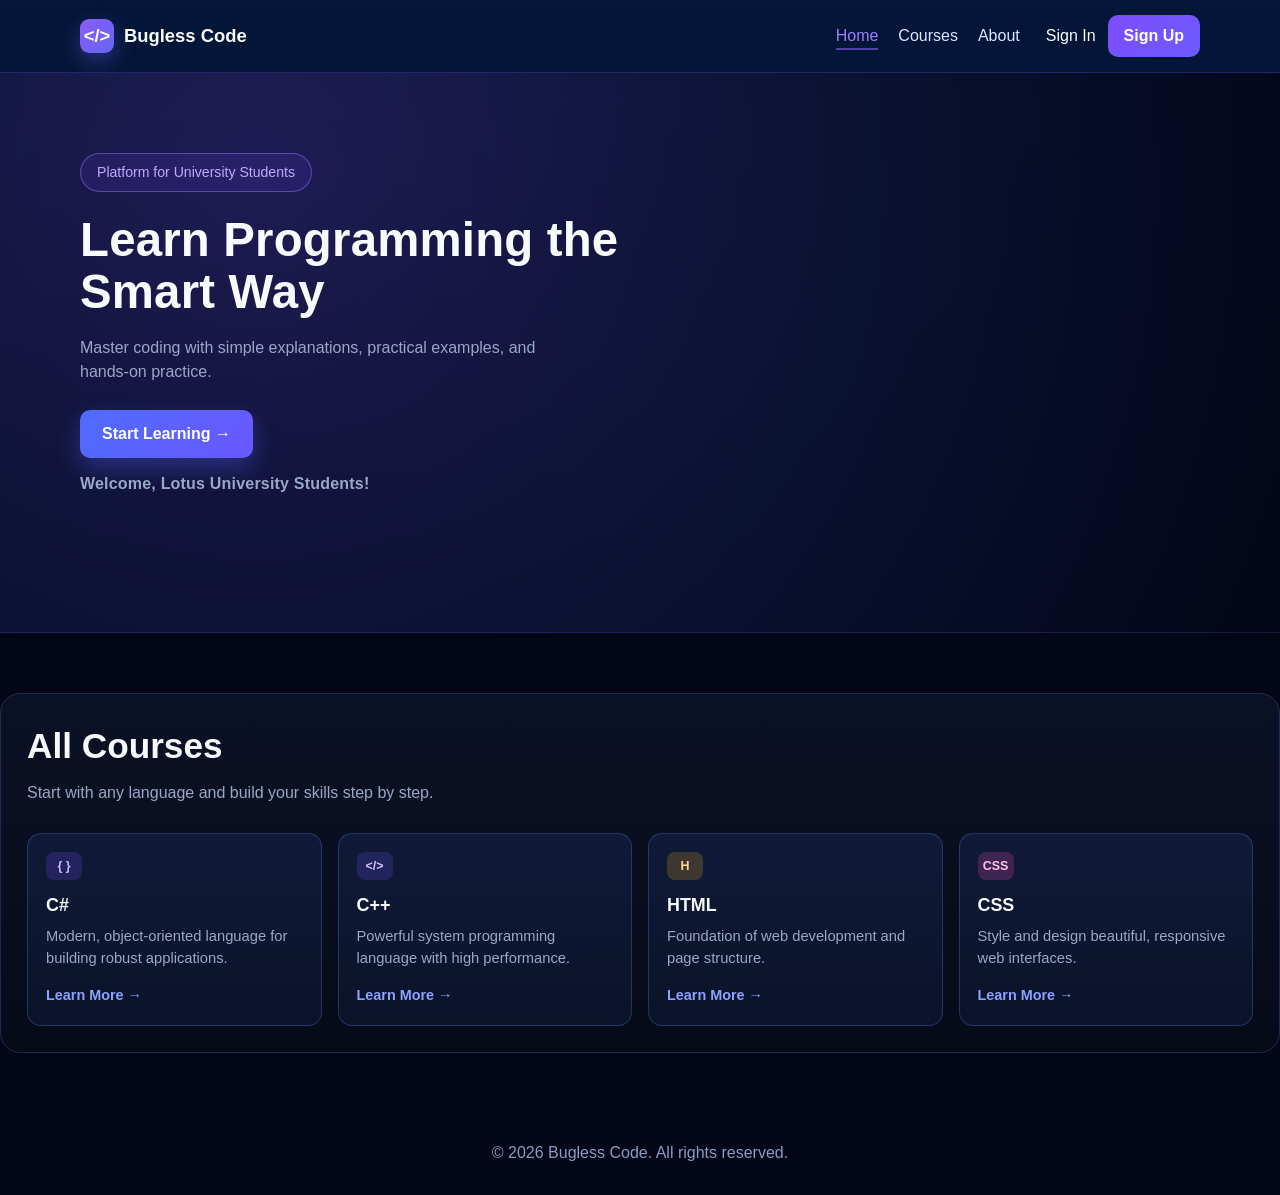
==== index.html @ 5be0f55e "first commit" ====
<!DOCTYPE html>
<html lang="en">
<head>
  <meta charset="UTF-8">
  <meta name="viewport" content="width=device-width, initial-scale=1.0">
  <title>Bugless Code</title>
  
  <link rel="stylesheet" href="home.css">
</head>
<body>
  <header class="navbar" id="home">
    <div class="container navbar-inner">
      <a class="logo-wrap" href="#home">
        <span class="logo-icon">&lt;/&gt;</span>
        <span>Bugless Code</span>
      </a>

      <nav class="nav-right">
        <ul class="main-links">
          <li><a href="index.html" class="active-link">Home</a></li>
          <li><a href="all_courses.html" >Courses</a></li>
          <li><a href="about.html">About</a></li>
        </ul>
        <div class="nav-auth">
          <a class="sign-in-link" href="#">Sign In</a>
          <a class="sign-up-btn" href="#">Sign Up</a>
        </div>
      </nav>
    </div>
  </header>

  <section class="hero">
    <div class="container">
      <div class="hero-panel">
        <span class="badge">Platform for University Students</span>
        <h1>Learn Programming the Smart Way</h1>
        <p>Master coding with simple explanations, practical examples, and hands-on practice.</p>
        <a class="btn-primary" href="#courses">Start Learning &rarr;</a>
        <p class="welcome-line">Welcome, Lotus University Students!</p>
      </div>
    </div>
  </section>

  <section class="courses-section" id="courses">
    <div class="courses-shell">
      <main class="dashboard">
        <h2>All Courses</h2>
        <p class="dashboard-note">Start with any language and build your skills step by step.</p>

        <div class="course-grid">
          <article class="course-card">
            <div class="course-tag tag-csharp">{ }</div>
            <h4>C#</h4>
            <p>Modern, object-oriented language for building robust applications.</p>
            <a class="learn-link" href="csharp.html">Learn More &rarr;</a>
          </article>

          <article class="course-card">
            <div class="course-tag tag-cpp">&lt;/&gt;</div>
            <h4>C++</h4>
            <p>Powerful system programming language with high performance.</p>
            <a class="learn-link" href="cpp.html">Learn More &rarr;</a>
          </article>

          <article class="course-card">
            <div class="course-tag tag-html">H</div>
            <h4>HTML</h4>
            <p>Foundation of web development and page structure.</p>
            <a class="learn-link" href="empty.html">Learn More &rarr;</a>
          </article>

          <article class="course-card">
            <div class="course-tag tag-css">CSS</div>
            <h4>CSS</h4>
            <p>Style and design beautiful, responsive web interfaces.</p>
            <a class="learn-link" href="m.html">Learn More &rarr;</a>
          </article>

        </div>
      </main>
    </div>
  </section>

  <footer id="about" class="container" style="padding: 8px 0 30px; color:#8d9cc0; text-align:center;">
    &copy; 2026 Bugless Code. All rights reserved.
  </footer>
</body>
</html>
---- home.css ----
:root {
    --bg-main: #020617;
    --bg-card: #0b1226;
    --bg-nav: #0a1022;
    --line: #1d2b52;
    --text-main: #f8fafc;
    --text-muted: #9aa7c6;
    --purple: #7c4dff;
    --purple-soft: #9e7dff;
    --blue-btn: #4f6bff;
    --blue-btn-hover: #5d77ff;
  }

  * {
    box-sizing: border-box;
    margin: 0;
    padding: 0;
  }

  body {
    font-family: "Segoe UI", Tahoma, Geneva, Verdana, sans-serif;
    background: linear-gradient(180deg, #0a1231 0%, var(--bg-main) 50%);
    color: var(--text-main);
    line-height: 1.5;
  }

  a {
    color: inherit;
    text-decoration: none;
  }

  .container {
    width: min(1120px, 92%);
    margin: 0 auto;
  }

  .navbar {
  background: rgba(5, 23, 58, 0.92);
  border-bottom: 1px solid rgba(139, 92, 246, 0.24);
  position: sticky;
  top: 0;
  z-index: 20;
}

.navbar-inner {
  min-height: 72px;
  display: flex;
  align-items: center;
  justify-content: space-between;
  gap: 20px;
}

.logo-wrap {
  display: flex;
  align-items: center;
  gap: 10px;
  font-size: 1.15rem;
  font-weight: 700;
}

.logo-icon {
  width: 34px;
  height: 34px;
  border-radius: 9px;
  display: grid;
  place-items: center;
  background: linear-gradient(135deg, #8b5cf6, #6366f1);
  box-shadow: 0 8px 20px rgba(99, 102, 241, 0.35);
}

.nav-right {
  display: flex;
  align-items: center;
  gap: 26px;
}

.main-links {
  display: flex;
  gap: 20px;
  list-style: none;
  color: #dbe6ff;
}

.main-links a:hover,
.active-link {
  color: var(--purple-soft);
  border-bottom: 2px solid rgba(139, 92, 246, 0.6);
  padding-bottom: 4px;
}

.nav-auth {
  display: flex;
  align-items: center;
  gap: 12px;
}

.sign-in-link:hover {
  color: var(--purple-soft);
}

.sign-up-btn {
  background: linear-gradient(135deg, var(--purple), #6d5bff);
  color: #fff;
  padding: 9px 16px;
  border-radius: 10px;
  font-weight: 600;
  transition: transform 0.2s ease, box-shadow 0.2s ease;
}

.sign-up-btn:hover {
  transform: translateY(-1px);
  box-shadow: 0 8px 22px rgba(139, 92, 246, 0.45);
}

  .hero {
    padding: 70px 0 90px;
    background: radial-gradient(circle at 20% 20%, rgba(121, 80, 255, 0.2) 0%, rgba(10, 18, 49, 0.95) 55%, rgba(2, 6, 23, 1) 100%);
    border-bottom: 1px solid rgba(116, 133, 255, 0.16);
  }

  .hero-panel {
    max-width: 560px;
    padding: 10px 0 20px;
  }

  .badge {
    display: inline-block;
    border: 1px solid rgba(158, 125, 255, 0.45);
    color: #bea9ff;
    background: rgba(124, 77, 255, 0.12);
    padding: 8px 16px;
    border-radius: 999px;
    font-size: 0.88rem;
    margin-bottom: 22px;
  }

  .hero h1 {
    font-size: clamp(2rem, 3.7vw, 3.45rem);
    line-height: 1.1;
    margin-bottom: 18px;
    letter-spacing: 0.2px;
  }

  .hero p {
    color: var(--text-muted);
    max-width: 500px;
    margin-bottom: 26px;
  }

  .btn-primary {
    display: inline-block;
    background: linear-gradient(135deg, var(--blue-btn), #6a58ff);
    color: #fff;
    font-weight: 600;
    padding: 12px 22px;
    border-radius: 10px;
    box-shadow: 0 10px 24px rgba(79, 107, 255, 0.35);
    transition: transform 0.2s ease, background 0.2s ease;
  }

  .btn-primary:hover {
    transform: translateY(-1px);
    background: linear-gradient(135deg, var(--blue-btn-hover), #7566ff);
  }

  .welcome-line {
    margin-top: 14px;
    font-weight: 600;
    color: #c6d3ff;
    letter-spacing: 0.2px;
  }

  .courses-section {
    padding: 60px 0 80px;
  }

  .courses-layout {
    display: grid;
    grid-template-columns: 260px 1fr;
    gap: 28px;
    align-items: start;
  }

  .section-sidebar {
    position: sticky;
    top: 94px;
    background: linear-gradient(180deg, rgba(124, 77, 255, 0.16), rgba(11, 18, 38, 0.96));
    border: 1px solid rgba(124, 77, 255, 0.3);
    border-radius: 16px;
    padding: 18px;
    box-shadow: 0 16px 30px rgba(4, 9, 21, 0.5);
  }

  .section-sidebar h3 {
    font-size: 0.95rem;
    margin-bottom: 14px;
    color: #d7c8ff;
  }

  .sidebar-nav {
    display: flex;
    flex-direction: column;
    gap: 10px;
    font-size: 0.95rem;
  }

  .sidebar-nav a,
  .sidebar-nav details summary {
    padding: 9px 11px;
    border-radius: 10px;
    color: #dbe6ff;
    cursor: pointer;
    list-style: none;
  }

  .sidebar-nav a:hover,
  .sidebar-nav details summary:hover {
    background: rgba(124, 77, 255, 0.22);
    color: #fff;
  }

  .sidebar-nav details[open] summary {
    background: rgba(124, 77, 255, 0.2);
    margin-bottom: 8px;
  }

  .tutorial-list {
    margin-left: 10px;
    border-left: 1px solid rgba(124, 77, 255, 0.35);
    padding-left: 9px;
    display: flex;
    flex-direction: column;
    gap: 6px;
  }

  .tutorial-list a {
    font-size: 0.9rem;
    color: #b8c5eb;
  }

  .dashboard {
    background: linear-gradient(180deg, rgba(12, 18, 38, 0.95), rgba(6, 11, 24, 0.98));
    border: 1px solid var(--line);
    border-radius: 20px;
    padding: 26px;
  }

  .dashboard h2 {
    font-size: clamp(1.6rem, 3vw, 2.2rem);
    margin-bottom: 8px;
  }

  .dashboard-note {
    color: var(--text-muted);
    margin-bottom: 28px;
  }

  .course-grid {
    display: grid;
    grid-template-columns: repeat(auto-fit, minmax(200px, 1fr));
    gap: 16px;
  }

  .course-card {
    border: 1px solid rgba(72, 99, 175, 0.42);
    background: linear-gradient(180deg, #101a38 0%, #0b1329 100%);
    border-radius: 14px;
    padding: 18px;
    min-height: 182px;
    transition: transform 0.2s ease, border-color 0.2s ease;
  }

  .course-card:hover {
    transform: translateY(-2px);
    border-color: rgba(124, 77, 255, 0.75);
  }

  .course-tag {
    width: 36px;
    height: 28px;
    border-radius: 8px;
    display: grid;
    place-items: center;
    font-size: 0.78rem;
    font-weight: 700;
    margin-bottom: 12px;
  }

  .tag-csharp { background: rgba(124, 77, 255, 0.2); color: #cbb7ff; }
  .tag-cpp { background: rgba(112, 82, 255, 0.2); color: #d4c4ff; }
  .tag-html { background: rgba(248, 176, 38, 0.2); color: #ffd791; }
  .tag-css { background: rgba(255, 80, 194, 0.2); color: #ffc2eb; }
  .tag-js { background: rgba(76, 176, 255, 0.2); color: #bce6ff; }

  .course-card h4 {
    margin-bottom: 6px;
    font-size: 1.12rem;
  }

  .course-card p {
    color: #98a8c8;
    font-size: 0.92rem;
    margin-bottom: 14px;
  }

  .learn-link {
    color: #8ca2ff;
    font-weight: 600;
    font-size: 0.9rem;
  }

  .learn-link:hover {
    color: #a7b7ff;
  }

  @media (max-width: 930px) {
    .courses-layout {
      grid-template-columns: 1fr;
    }

    .section-sidebar {
      position: static;
    }
  }

  @media (max-width: 680px) {
    .navbar-inner {
      min-height: 88px;
      flex-direction: column;
      justify-content: center;
    }

    .hero {
      padding-top: 54px;
    }
  }
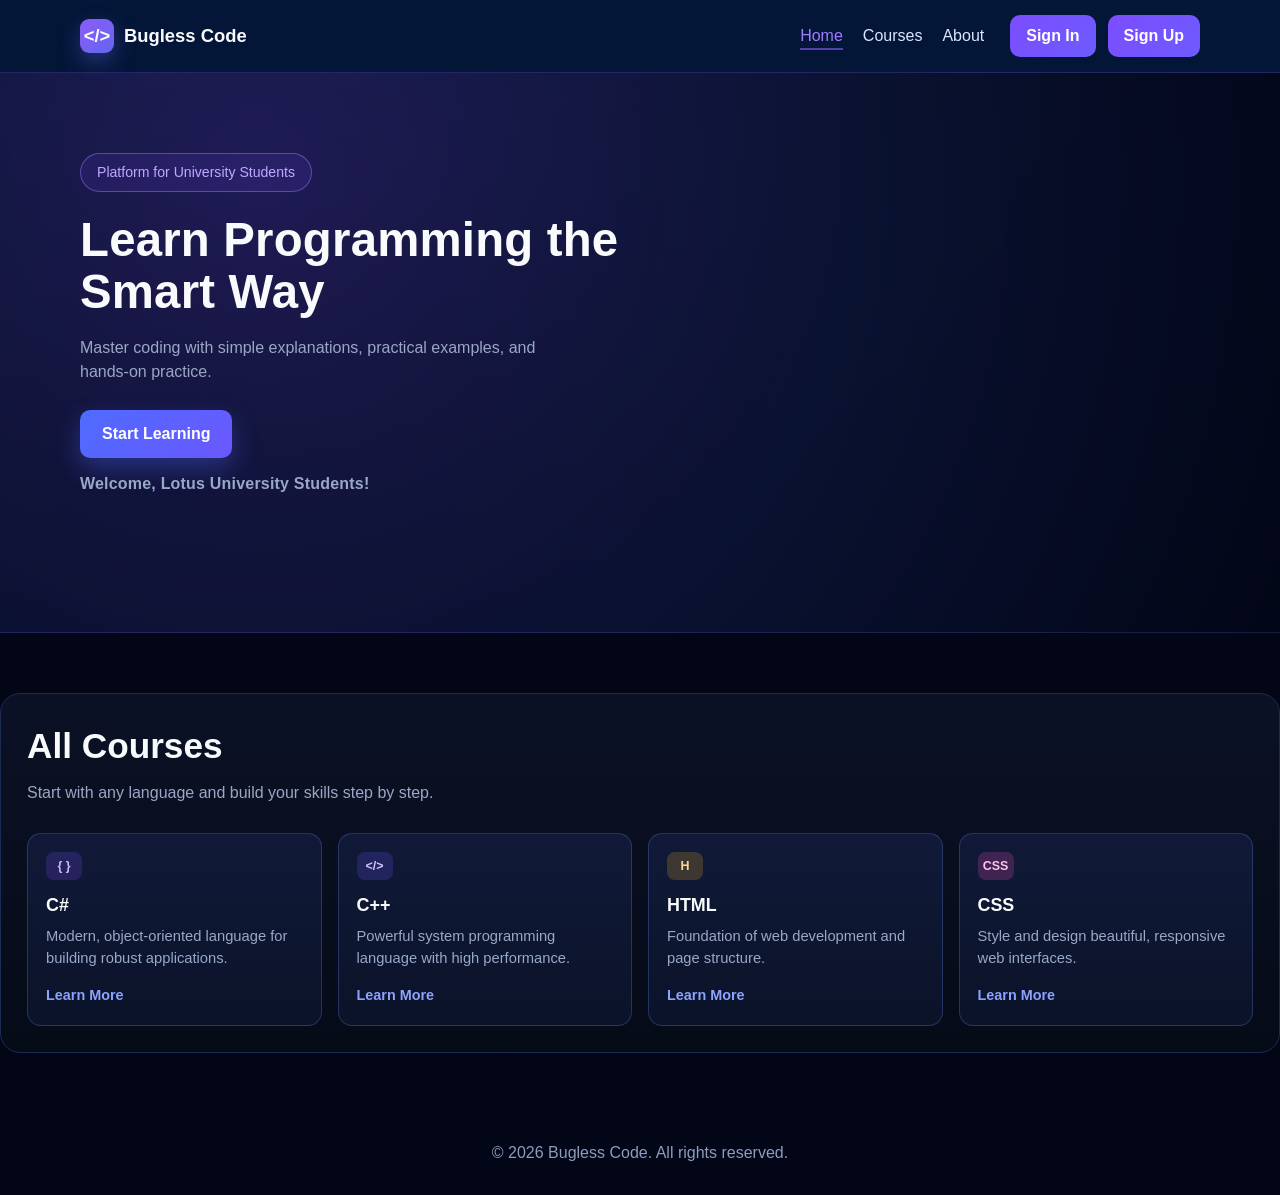
==== commit 73979332: "Update index.html" ====
--- a/index.html
+++ b/index.html
@@ -35,7 +35,7 @@
         <span class="badge">Platform for University Students</span>
         <h1>Learn Programming the Smart Way</h1>
         <p>Master coding with simple explanations, practical examples, and hands-on practice.</p>
-        <a class="btn-primary" href="#courses">Start Learning &rarr;</a>
+        <a class="btn-primary" href="#courses">Start Learning </a>
         <p class="welcome-line">Welcome, Lotus University Students!</p>
       </div>
     </div>
@@ -52,28 +52,28 @@
             <div class="course-tag tag-csharp">{ }</div>
             <h4>C#</h4>
             <p>Modern, object-oriented language for building robust applications.</p>
-            <a class="learn-link" href="csharp.html">Learn More &rarr;</a>
+            <a class="learn-link" href="csharp.html">Learn More </a>
           </article>
 
           <article class="course-card">
             <div class="course-tag tag-cpp">&lt;/&gt;</div>
             <h4>C++</h4>
             <p>Powerful system programming language with high performance.</p>
-            <a class="learn-link" href="cpp.html">Learn More &rarr;</a>
+            <a class="learn-link" href="cpp.html">Learn More </a>
           </article>
 
           <article class="course-card">
             <div class="course-tag tag-html">H</div>
             <h4>HTML</h4>
             <p>Foundation of web development and page structure.</p>
-            <a class="learn-link" href="empty.html">Learn More &rarr;</a>
+            <a class="learn-link" href="empty.html">Learn More</a>
           </article>
 
           <article class="course-card">
             <div class="course-tag tag-css">CSS</div>
             <h4>CSS</h4>
             <p>Style and design beautiful, responsive web interfaces.</p>
-            <a class="learn-link" href="m.html">Learn More &rarr;</a>
+            <a class="learn-link" href="m.html">Learn More </a>
           </article>
 
         </div>
--- a/home.css
+++ b/home.css
@@ -39,7 +39,7 @@
   border-bottom: 1px solid rgba(139, 92, 246, 0.24);
   position: sticky;
   top: 0;
-  z-index: 20;
+ 
 }
 
 .navbar-inner {
@@ -94,8 +94,13 @@
   gap: 12px;
 }
 
-.sign-in-link:hover {
-  color: var(--purple-soft);
+.sign-in-link 
+{
+ background: linear-gradient(135deg, var(--purple), #6d5bff);
+  color: #fff;
+  padding: 9px 16px;
+  border-radius: 10px;
+  font-weight: 600;
 }
 
 .sign-up-btn {
@@ -104,13 +109,8 @@
   padding: 9px 16px;
   border-radius: 10px;
   font-weight: 600;
-  transition: transform 0.2s ease, box-shadow 0.2s ease;
-}
-
-.sign-up-btn:hover {
-  transform: translateY(-1px);
-  box-shadow: 0 8px 22px rgba(139, 92, 246, 0.45);
-}
+}
+
 
   .hero {
     padding: 70px 0 90px;
@@ -155,7 +155,6 @@
     padding: 12px 22px;
     border-radius: 10px;
     box-shadow: 0 10px 24px rgba(79, 107, 255, 0.35);
-    transition: transform 0.2s ease, background 0.2s ease;
   }
 
   .btn-primary:hover {
@@ -209,7 +208,6 @@
     padding: 9px 11px;
     border-radius: 10px;
     color: #dbe6ff;
-    cursor: pointer;
     list-style: none;
   }
 
@@ -267,7 +265,6 @@
     border-radius: 14px;
     padding: 18px;
     min-height: 182px;
-    transition: transform 0.2s ease, border-color 0.2s ease;
   }
 
   .course-card:hover {
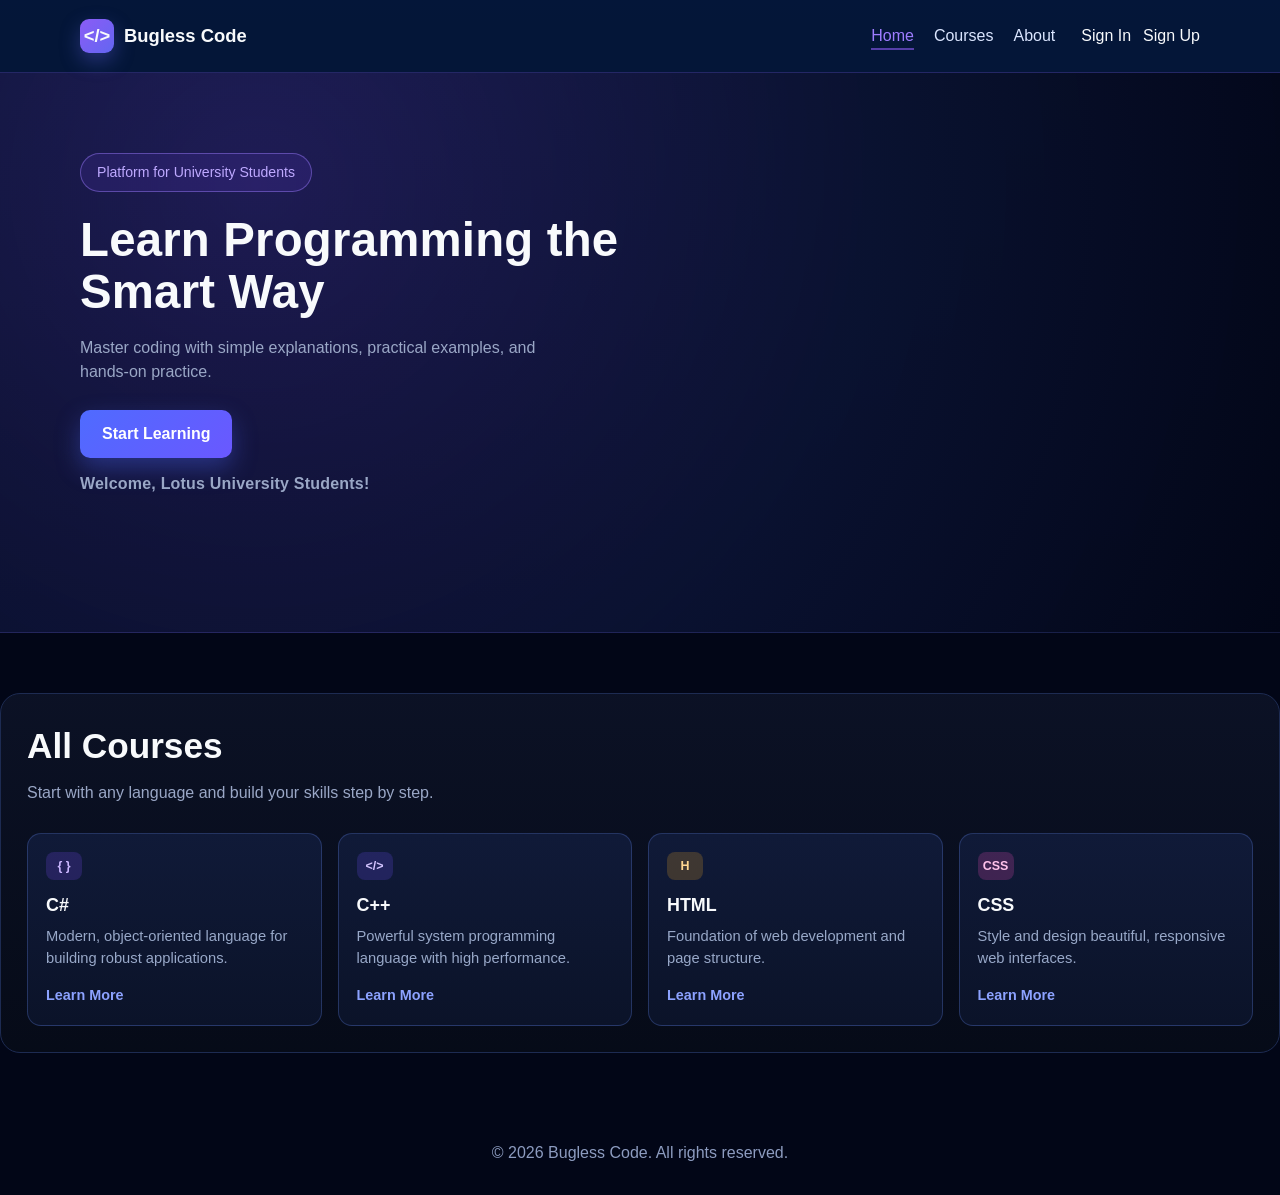
==== commit 45649d3e: "Update index.html" ====
--- a/index.html
+++ b/index.html
@@ -22,8 +22,8 @@
           <li><a href="about.html">About</a></li>
         </ul>
         <div class="nav-auth">
-          <a class="sign-in-link" href="#">Sign In</a>
-          <a class="sign-up-btn" href="#">Sign Up</a>
+          <a class="sign-in" href="#">Sign In</a>
+          <a class="sign-up" href="#">Sign Up</a>
         </div>
       </nav>
     </div>
